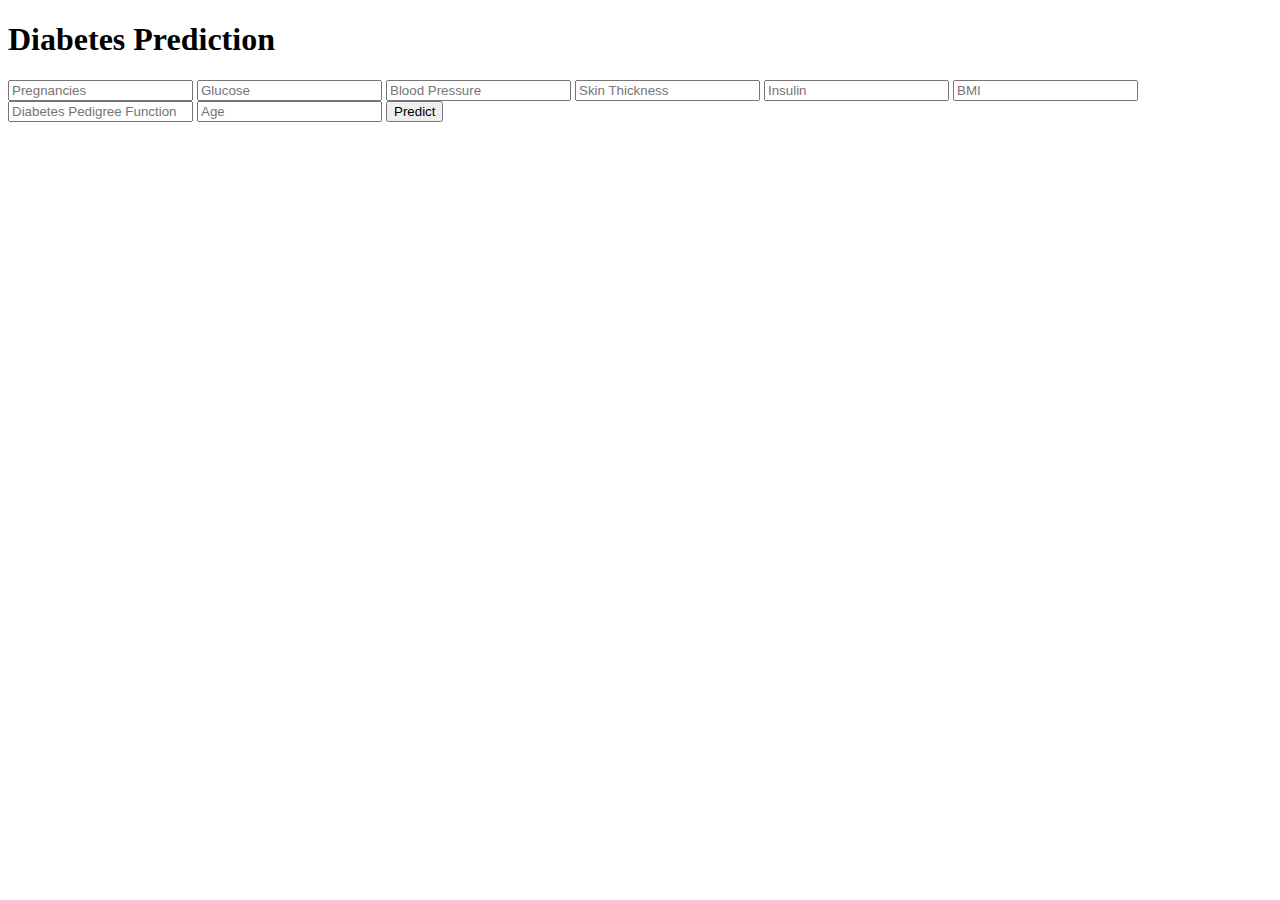
==== index.html @ 1fe7f328 "Diabetes Prediction Model" ====
<!DOCTYPE html>
<html>
  <head>
    <title>Diabetes Prediction</title>
  </head>
  <body>
    <h1>Diabetes Prediction</h1>
    <form id="predictionForm">
      <!-- Add input fields for each feature -->
      <input
        type="number"
        id="feature1"
        name="feature1"
        placeholder="Pregnancies"
      />
      <input
        type="number"
        id="feature2"
        name="feature2"
        placeholder="Glucose"
      />
      <input
        type="number"
        id="feature3"
        name="feature3"
        placeholder="Blood Pressure"
      />
      <input
        type="float"
        id="feature4"
        name="feature4"
        placeholder="Skin Thickness"
      />
      <input type="float" id="feature5" name="feature5" placeholder="Insulin" />
      <input type="float" id="feature6" name="feature6" placeholder="BMI" />
      <input
        type="float"
        id="feature7"
        name="feature7"
        placeholder="Diabetes Pedigree Function"
      />
      <input type="number" id="feature8" name="feature8" placeholder="Age" />
      <button type="submit">Predict</button>
    </form>
    <p id="result"></p>

    <script>
      document
        .getElementById("predictionForm")
        .addEventListener("submit", function (event) {
          event.preventDefault();

          const features = [
            parseFloat(document.getElementById("feature1").value),
            parseFloat(document.getElementById("feature2").value),
            parseFloat(document.getElementById("feature3").value),
            parseFloat(document.getElementById("feature4").value),
            parseFloat(document.getElementById("feature5").value),
            parseFloat(document.getElementById("feature6").value),
            parseFloat(document.getElementById("feature7").value),
            parseFloat(document.getElementById("feature8").value),
          ];

          fetch("http://127.0.0.1:5000/predict", {
            method: "POST",
            headers: {
              "Content-Type": "application/json",
            },
            body: JSON.stringify({ features }),
          })
            .then((response) => response.json())
            .then((data) => {
              document.getElementById("result").innerText =
                "Prediction: " + data.prediction;
            })
            .catch((error) => {
              console.error("Error:", error);
            });
        });
    </script>
  </body>
</html>
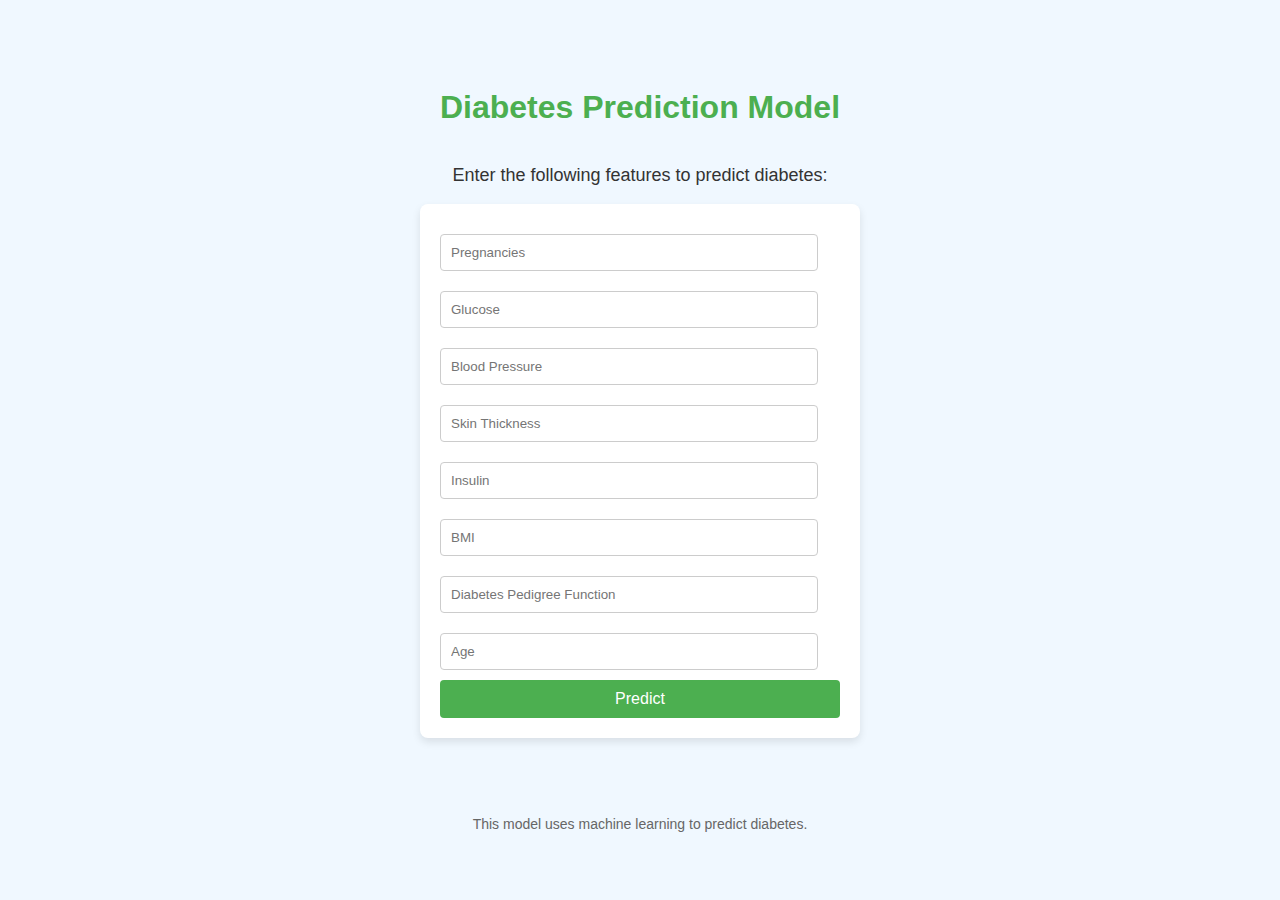
==== commit 1f9c05ae: "modified:   requirements.txt" ====
--- a/index.html
+++ b/index.html
@@ -2,11 +2,101 @@
 <html>
   <head>
     <title>Diabetes Prediction</title>
+    <style>
+      body {
+        font-family: Arial, sans-serif;
+        background-color: #f0f8ff;
+        color: #333;
+        display: flex;
+        flex-direction: column;
+        justify-content: center;
+        align-items: center;
+        height: 100vh;
+        margin: 0;
+      }
+
+      h1 {
+        color: #4caf50;
+      }
+
+      p {
+        text-align: center;
+        font-size: 18px;
+      }
+
+      form {
+        background-color: #fff;
+        padding: 20px;
+        border-radius: 8px;
+        box-shadow: 0 4px 8px rgba(0, 0, 0, 0.1);
+        max-width: 400px;
+        width: 100%;
+        margin-bottom: 20px;
+      }
+
+      input[type="number"],
+      input[type="float"] {
+        width: calc(100% - 22px);
+        padding: 10px;
+        margin: 10px 0;
+        border: 1px solid #ccc;
+        border-radius: 4px;
+        box-sizing: border-box;
+      }
+
+      button {
+        background-color: #4caf50;
+        color: white;
+        padding: 10px;
+        border: none;
+        border-radius: 4px;
+        cursor: pointer;
+        width: 100%;
+        font-size: 16px;
+      }
+
+      button:hover {
+        background-color: #45a049;
+      }
+
+      #result {
+        margin-top: 20px;
+        font-size: 18px;
+        text-align: center;
+      }
+
+      footer {
+        margin-top: 20px;
+        font-size: 14px;
+        color: #666;
+      }
+
+      /* Loader styling */
+      .loader {
+        border: 6px solid #f3f3f3;
+        border-radius: 50%;
+        border-top: 6px solid #3498db;
+        width: 30px;
+        height: 30px;
+        animation: spin 2s linear infinite;
+        margin: 0 auto;
+        display: none;
+      }
+
+      @keyframes spin {
+        0% {
+          transform: rotate(0deg);
+        }
+        100% {
+          transform: rotate(360deg);
+        }
+      }
+    </style>
   </head>
   <body>
-    <h1>Diabetes Prediction</h1>
+    <h1>Diabetes Prediction Model</h1>
+    <p>Enter the following features to predict diabetes:</p>
     <form id="predictionForm">
-      <!-- Add input fields for each feature -->
       <input
         type="number"
         id="feature1"
@@ -42,7 +132,10 @@
       <input type="number" id="feature8" name="feature8" placeholder="Age" />
       <button type="submit">Predict</button>
     </form>
+    <div class="loader" id="loader"></div>
     <p id="result"></p>
+
+    <footer>This model uses machine learning to predict diabetes.</footer>
 
     <script>
       document
@@ -61,6 +154,10 @@
             parseFloat(document.getElementById("feature8").value),
           ];
 
+          // Show loader
+          document.getElementById("loader").style.display = "block";
+          document.getElementById("result").innerText = "";
+
           fetch("http://127.0.0.1:5000/predict", {
             method: "POST",
             headers: {
@@ -75,6 +172,12 @@
             })
             .catch((error) => {
               console.error("Error:", error);
+              document.getElementById("result").innerText =
+                "An error occurred. Please try again.";
+            })
+            .finally(() => {
+              // Hide loader
+              document.getElementById("loader").style.display = "none";
             });
         });
     </script>
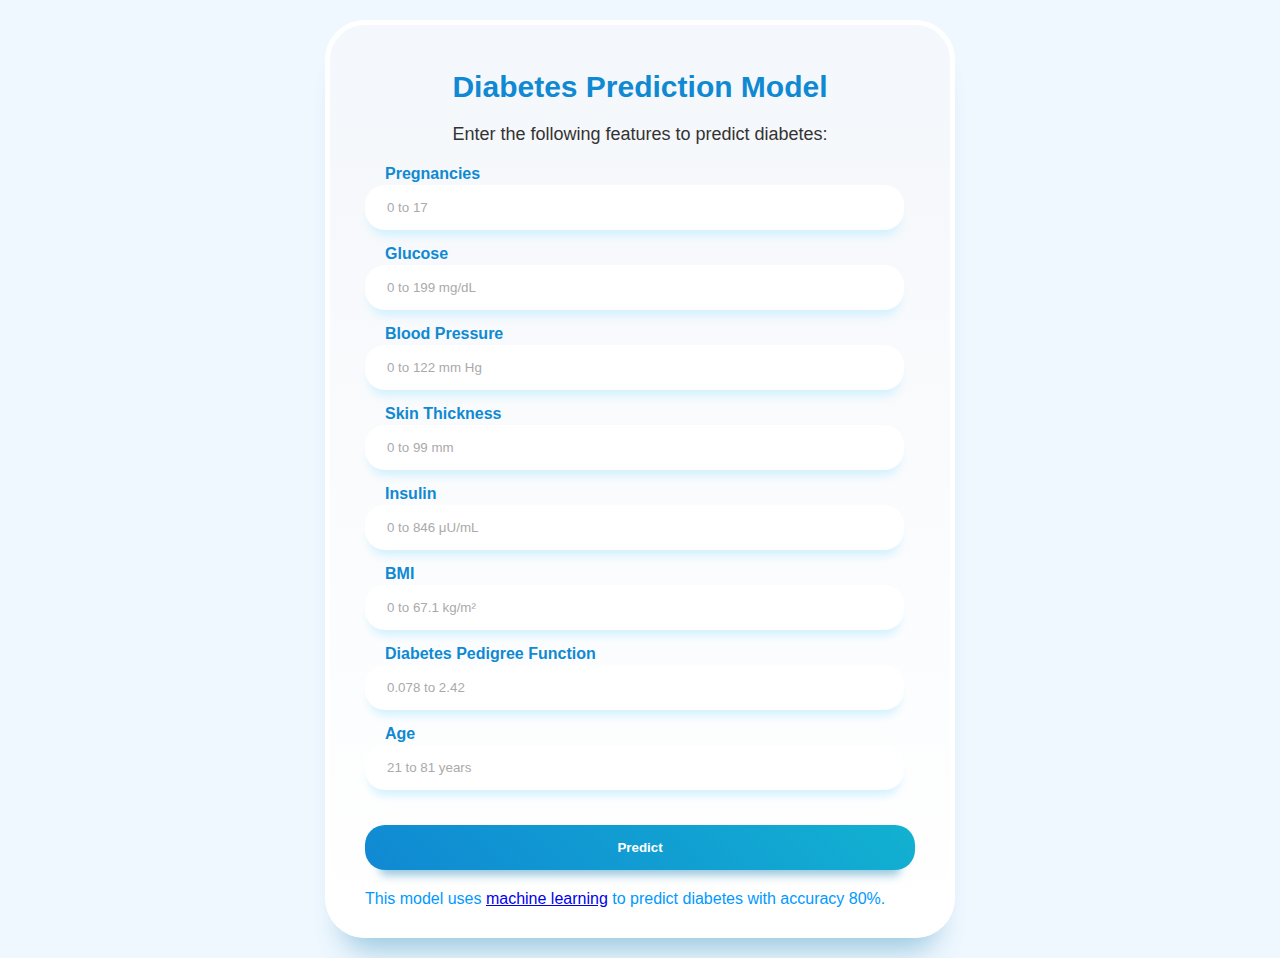
==== commit 620e2fe1: "modified:   index.html" ====
--- a/index.html
+++ b/index.html
@@ -2,141 +2,89 @@
 <html>
   <head>
     <title>Diabetes Prediction</title>
-    <style>
-      body {
-        font-family: Arial, sans-serif;
-        background-color: #f0f8ff;
-        color: #333;
-        display: flex;
-        flex-direction: column;
-        justify-content: center;
-        align-items: center;
-        height: 100vh;
-        margin: 0;
-      }
-
-      h1 {
-        color: #4caf50;
-      }
-
-      p {
-        text-align: center;
-        font-size: 18px;
-      }
-
-      form {
-        background-color: #fff;
-        padding: 20px;
-        border-radius: 8px;
-        box-shadow: 0 4px 8px rgba(0, 0, 0, 0.1);
-        max-width: 400px;
-        width: 100%;
-        margin-bottom: 20px;
-      }
-
-      input[type="number"],
-      input[type="float"] {
-        width: calc(100% - 22px);
-        padding: 10px;
-        margin: 10px 0;
-        border: 1px solid #ccc;
-        border-radius: 4px;
-        box-sizing: border-box;
-      }
-
-      button {
-        background-color: #4caf50;
-        color: white;
-        padding: 10px;
-        border: none;
-        border-radius: 4px;
-        cursor: pointer;
-        width: 100%;
-        font-size: 16px;
-      }
-
-      button:hover {
-        background-color: #45a049;
-      }
-
-      #result {
-        margin-top: 20px;
-        font-size: 18px;
-        text-align: center;
-      }
-
-      footer {
-        margin-top: 20px;
-        font-size: 14px;
-        color: #666;
-      }
-
-      /* Loader styling */
-      .loader {
-        border: 6px solid #f3f3f3;
-        border-radius: 50%;
-        border-top: 6px solid #3498db;
-        width: 30px;
-        height: 30px;
-        animation: spin 2s linear infinite;
-        margin: 0 auto;
-        display: none;
-      }
-
-      @keyframes spin {
-        0% {
-          transform: rotate(0deg);
-        }
-        100% {
-          transform: rotate(360deg);
-        }
-      }
-    </style>
+    <link rel="stylesheet" type="text/css" href="style.css" />
   </head>
   <body>
-    <h1>Diabetes Prediction Model</h1>
-    <p>Enter the following features to predict diabetes:</p>
-    <form id="predictionForm">
-      <input
-        type="number"
-        id="feature1"
-        name="feature1"
-        placeholder="Pregnancies"
-      />
-      <input
-        type="number"
-        id="feature2"
-        name="feature2"
-        placeholder="Glucose"
-      />
-      <input
-        type="number"
-        id="feature3"
-        name="feature3"
-        placeholder="Blood Pressure"
-      />
-      <input
-        type="float"
-        id="feature4"
-        name="feature4"
-        placeholder="Skin Thickness"
-      />
-      <input type="float" id="feature5" name="feature5" placeholder="Insulin" />
-      <input type="float" id="feature6" name="feature6" placeholder="BMI" />
-      <input
-        type="float"
-        id="feature7"
-        name="feature7"
-        placeholder="Diabetes Pedigree Function"
-      />
-      <input type="number" id="feature8" name="feature8" placeholder="Age" />
-      <button type="submit">Predict</button>
-    </form>
-    <div class="loader" id="loader"></div>
-    <p id="result"></p>
-
-    <footer>This model uses machine learning to predict diabetes.</footer>
-
+    <div class="container">
+      <h1 class="heading">Diabetes Prediction Model</h1>
+      <p>Enter the following features to predict diabetes:</p>
+      <form id="predictionForm" class="form">
+        <label for="feature1">Pregnancies</label>
+        <input
+          class="input"
+          type="number"
+          id="feature1"
+          name="feature1"
+          placeholder="0 to 17"
+        />
+        <label for="feature2">Glucose</label>
+        <input
+          class="input"
+          type="number"
+          id="feature2"
+          name="feature2"
+          placeholder="0 to 199 mg/dL"
+        />
+        <label for="feature3">Blood Pressure</label>
+        <input
+          class="input"
+          type="number"
+          id="feature3"
+          name="feature3"
+          placeholder="0 to 122 mm Hg"
+        />
+        <label for="feature4">Skin Thickness</label>
+        <input
+          class="input"
+          type="float"
+          id="feature4"
+          name="feature4"
+          placeholder="0 to 99 mm"
+        />
+        <label for="feature5">Insulin</label>
+        <input
+          class="input"
+          type="float"
+          id="feature5"
+          name="feature5"
+          placeholder="0 to 846 μU/mL"
+        />
+        <label for="feature6">BMI</label>
+        <input
+          class="input"
+          type="float"
+          id="feature6"
+          name="feature6"
+          placeholder="0 to 67.1 kg/m²"
+        />
+        <label for="feature7">Diabetes Pedigree Function</label>
+        <input
+          class="input"
+          type="float"
+          id="feature7"
+          name="feature7"
+          placeholder="0.078 to 2.42"
+        />
+        <label for="feature8">Age</label>
+        <input
+          type="number"
+          class="input"
+          id="feature8"
+          name="feature8"
+          placeholder="21 to 81 years"
+        />
+        <div class="loader" id="loader"></div>
+        <p id="result"></p>
+        <button type="submit" class="login-button">Predict</button>
+        <div class="info">
+          This model uses
+          <a href="https://github.com/ankitmalik84/Diabities_prediction_Project"
+            >machine learning</a
+          >
+          to predict diabetes with accuracy 80%.
+        </div>
+      </form>
+    </div>
     <script>
       document
         .getElementById("predictionForm")
@@ -167,8 +115,9 @@
           })
             .then((response) => response.json())
             .then((data) => {
-              document.getElementById("result").innerText =
-                "Prediction: " + data.prediction;
+              document.getElementById("result").innerText = data.prediction
+                ? "This person has diabetes."
+                : "This person does not have diabetes.";
             })
             .catch((error) => {
               console.error("Error:", error);
@@ -176,7 +125,6 @@
                 "An error occurred. Please try again.";
             })
             .finally(() => {
-              // Hide loader
               document.getElementById("loader").style.display = "none";
             });
         });
--- a/style.css
+++ b/style.css
@@ -0,0 +1,154 @@
+body {
+  font-family: Arial, sans-serif;
+  background-color: #f0f8ff;
+  color: #333;
+  display: flex;
+  flex-direction: column;
+  justify-content: center;
+  align-items: center;
+  margin: 0;
+}
+
+p {
+  text-align: center;
+  font-size: 18px;
+}
+
+#result {
+  margin-top: 20px;
+  font-size: 18px;
+  text-align: center;
+}
+
+.loader {
+  border: 6px solid #f3f3f3;
+  border-radius: 50%;
+  border-top: 6px solid #3498db;
+  width: 30px;
+  height: 30px;
+  animation: spin 2s linear infinite;
+  margin: 0 auto;
+  display: none;
+}
+
+.container {
+  max-width: 550px;
+  background: #f8f9fd;
+  background: linear-gradient(
+    0deg,
+    rgb(255, 255, 255) 0%,
+    rgb(244, 247, 251) 100%
+  );
+  border-radius: 40px;
+  padding: 25px 35px;
+  border: 5px solid rgb(255, 255, 255);
+  box-shadow: rgba(133, 189, 215, 0.8784313725) 0px 30px 30px -20px;
+  margin: 20px;
+}
+
+.heading {
+  text-align: center;
+  font-weight: 900;
+  font-size: 30px;
+  color: rgb(16, 137, 211);
+}
+
+.form {
+  margin-top: 20px;
+}
+
+.form label {
+  padding: 15px 20px;
+  font-weight: bold;
+  font-size: 16px;
+  color: rgb(16, 137, 211);
+}
+
+.form .input {
+  width: 90%;
+  background: white;
+  border: none;
+  padding: 15px 20px;
+  border-radius: 20px;
+  margin-top: 2px;
+  margin-bottom: 15px;
+  box-shadow: #cff0ff 0px 10px 10px -5px;
+  border-inline: 2px solid transparent;
+}
+
+.form .input::-moz-placeholder {
+  color: rgb(170, 170, 170);
+}
+
+.form .input::placeholder {
+  color: rgb(170, 170, 170);
+}
+
+.form .input:focus {
+  outline: none;
+  border-inline: 2px solid #12b1d1;
+}
+
+.form .info {
+  display: block;
+  font-size: 16px;
+  color: #0099ff;
+}
+
+.form .login-button {
+  display: block;
+  width: 100%;
+  font-weight: bold;
+  background: linear-gradient(
+    45deg,
+    rgb(16, 137, 211) 0%,
+    rgb(18, 177, 209) 100%
+  );
+  color: white;
+  padding-block: 15px;
+  margin: 20px auto;
+  border-radius: 20px;
+  box-shadow: rgba(133, 189, 215, 0.8784313725) 0px 20px 10px -15px;
+  border: none;
+  transition: all 0.2s ease-in-out;
+}
+
+.form .login-button:hover {
+  transform: scale(1.03);
+  box-shadow: rgba(133, 189, 215, 0.8784313725) 0px 23px 10px -20px;
+}
+
+.form .login-button:active {
+  transform: scale(0.95);
+  box-shadow: rgba(133, 189, 215, 0.8784313725) 0px 15px 10px -10px;
+}
+
+.agreement {
+  display: block;
+  text-align: center;
+  margin-top: 15px;
+}
+
+.agreement a {
+  text-decoration: none;
+  color: #0099ff;
+  font-size: 9px;
+}
+
+@keyframes spin {
+  0% {
+    transform: rotate(0deg);
+  }
+  100% {
+    transform: rotate(360deg);
+  }
+}
+
+/* Media Query for responsiveness */
+@media (max-width: 468px) {
+  .container {
+    max-width: 300px;
+    padding: 15px 25px;
+    margin: 10px;
+  }
+}
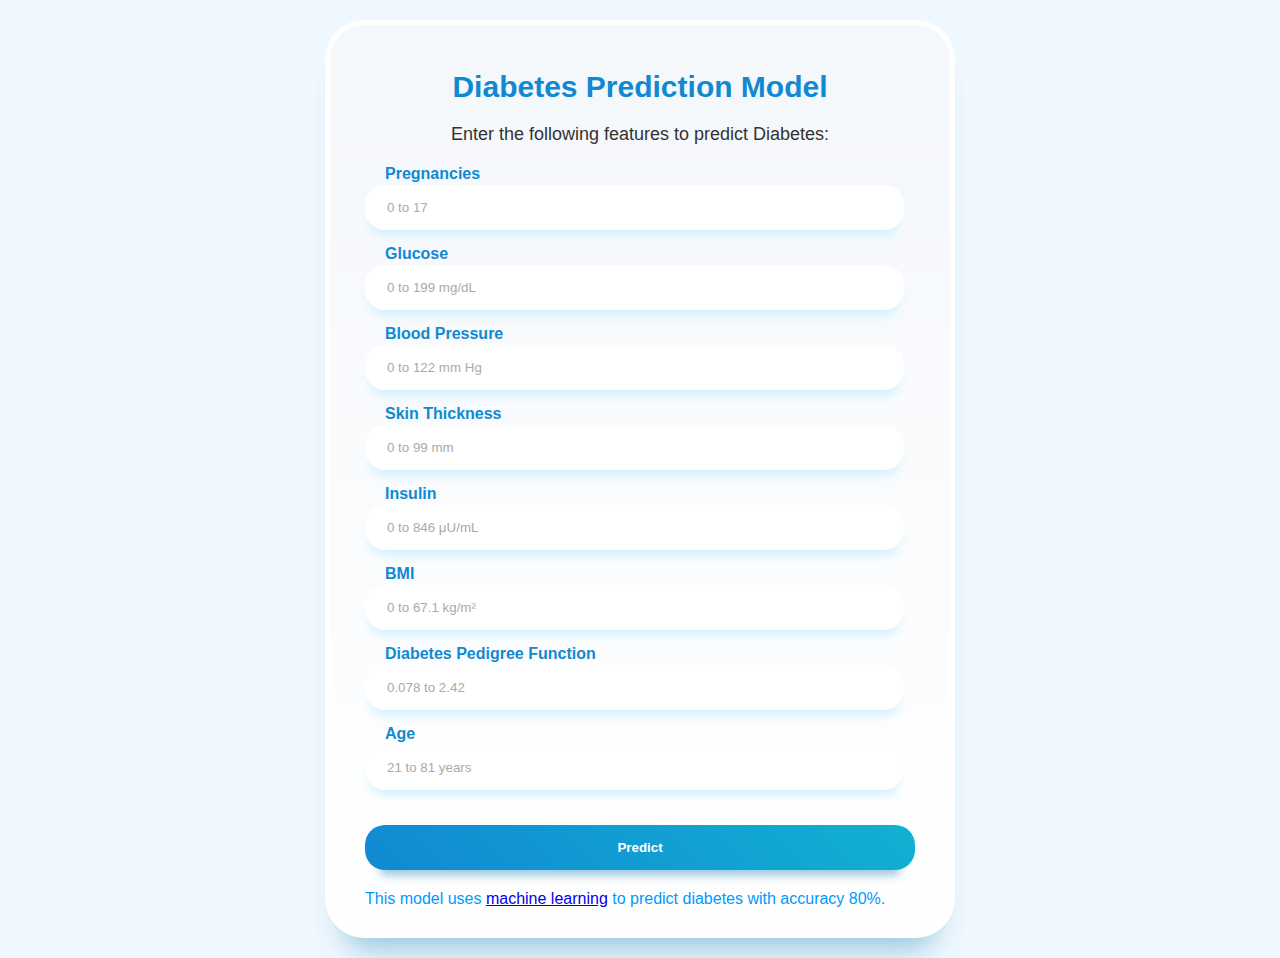
==== commit 15d34516: "modified:   server.py" ====
--- a/index.html
+++ b/index.html
@@ -7,7 +7,7 @@
   <body>
     <div class="container">
       <h1 class="heading">Diabetes Prediction Model</h1>
-      <p>Enter the following features to predict diabetes:</p>
+      <p>Enter the following features to predict Diabetes:</p>
       <form id="predictionForm" class="form">
         <label for="feature1">Pregnancies</label>
         <input
